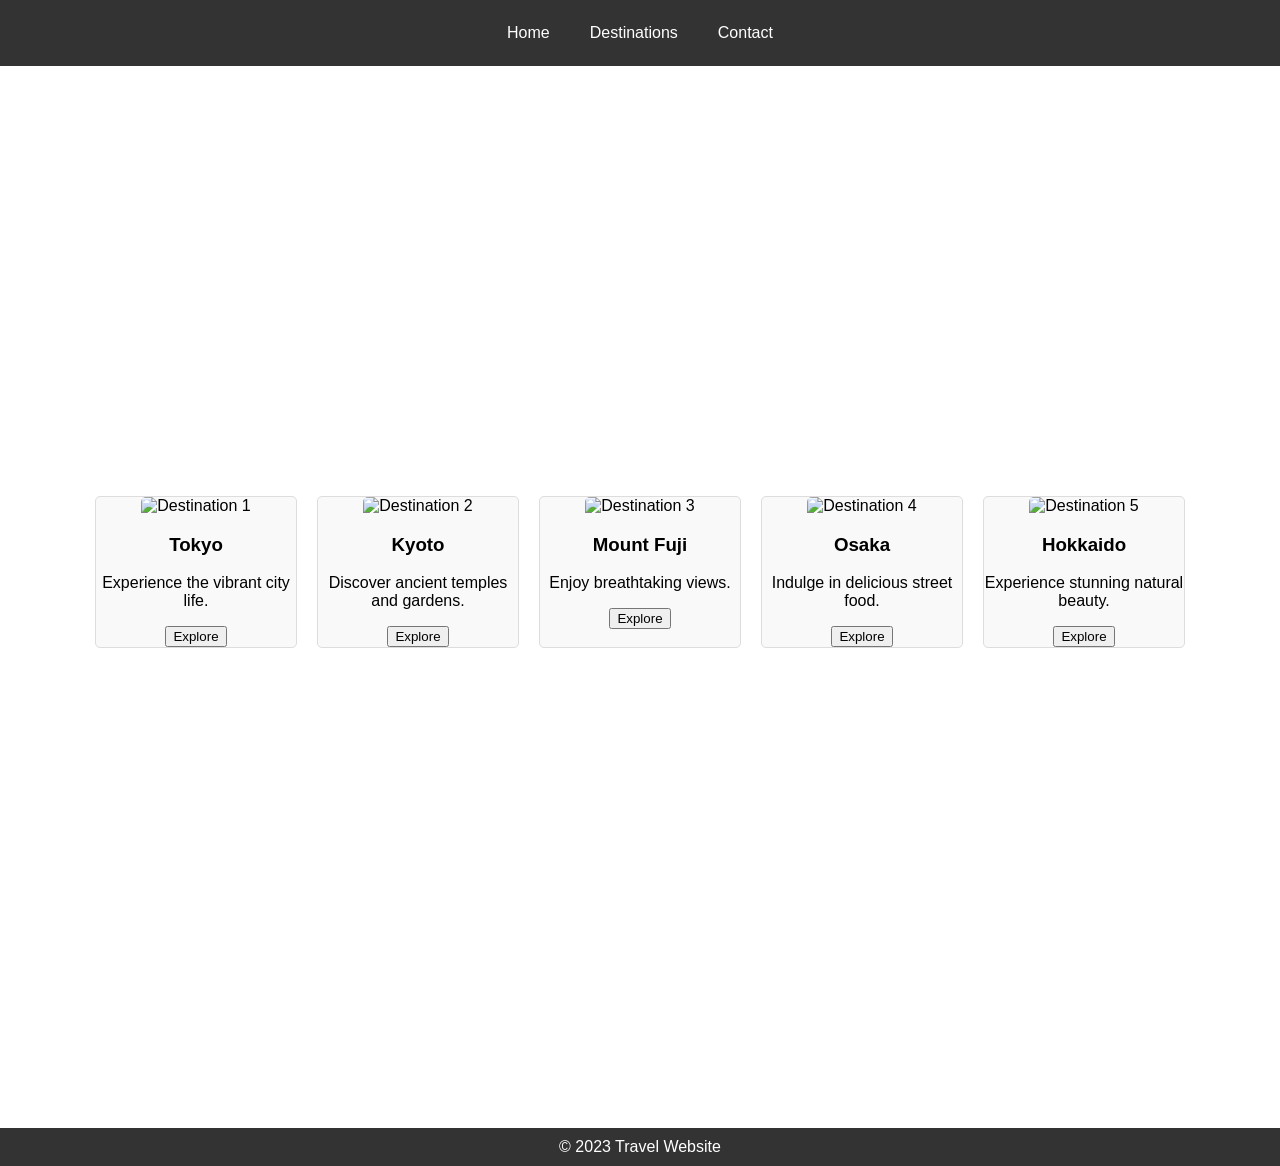
==== ICT ARIES/travel-website/index.html @ 9bd4080f "v1" ====
<!DOCTYPE html>
<html lang="en">
<head>
    <meta charset="UTF-8">
    <meta name="viewport" content="width=device-width, initial-scale=1.0">
    <title>Travel Website</title>
    <style>
        body {
            font-family: Arial, sans-serif;
            margin: 0;
            padding: 0;
            display: flex;
            flex-direction: column;
            align-items: center;
        }
        nav {
            background-color: #333;
            width: 100%;
            padding: 10px;
            display: flex;
            justify-content: center;
        }
        nav a {
            color: white;
            padding: 14px 20px;
            text-decoration: none;
            text-align: center;
        }
        nav a:hover {
            background-color: #575757;
        }
        .hero {
            background-image: url('images/hero.jpg');
            height: 400px;
            background-size: cover;
            display: flex;
            align-items: center;
            justify-content: center;
            color: white;
            font-size: 2em;
            animation: fadeIn 2s;
        }
        @keyframes fadeIn {
            from { opacity: 0; }
            to { opacity: 1; }
        }
        .destination-cards {
            display: flex;
            flex-wrap: wrap;
            justify-content: center;
            margin: 20px;
        }
        .card {
            background-color: #f9f9f9;
            border: 1px solid #ddd;
            border-radius: 5px;
            margin: 10px;
            width: 200px;
            text-align: center;
            transition: transform 0.2s;
        }
        .card:hover {
            transform: scale(1.05);
        }
        .card img {
            width: 100%;
            border-top-left-radius: 5px;
            border-top-right-radius: 5px;
        }
        footer {
            background-color: #333;
            color: white;
            text-align: center;
            padding: 10px;
            width: 100%;
        }
        @media (max-width: 600px) {
            .destination-cards {
                flex-direction: column;
                align-items: center;
            }
        }
    </style>
</head>
<body>
    <nav>
        <a href="#home">Home</a>
        <a href="#destinations">Destinations</a>
        <a href="contact.html">Contact</a>
    </nav>
    <div class="hero">
        Welcome to Your Dream Travel
    </div>
    <div class="destination-cards" id="destinations">
        <div class="card">
            <img src="https://media.digitalnomads.world/wp-content/uploads/2021/02/20120635/tokyo-for-digital-nomads.jpg" alt="Destination 1">
            <h3>Tokyo</h3>
            <p>Experience the vibrant city life.</p>
            <button>Explore</button>
        </div>
        <div class="card">
            <img src="https://images.squarespace-cdn.com/content/v1/5db2c1c870cf53160ba6a917/1575677318448-Y2P5TT0GG32FPYLBXK3X/79.jpg" alt="Destination 2">
            <h3>Kyoto</h3>
            <p>Discover ancient temples and gardens.</p>
            <button>Explore</button>
        </div>
        <div class="card">
            <img src="https://media.digitalnomads.world/wp-content/uploads/2021/02/20120635/mount-fuji-for-digital-nomads.jpg" alt="Destination 3">
            <h3>Mount Fuji</h3>
            <p>Enjoy breathtaking views.</p>
            <button>Explore</button>
        </div>
        <div class="card">
            <img src="https://media.digitalnomads.world/wp-content/uploads/2021/02/20120635/osaka-for-digital-nomads.jpg" alt="Destination 4">
            <h3>Osaka</h3>
            <p>Indulge in delicious street food.</p>
            <button>Explore</button>
        </div>
        <div class="card">
            <img src="https://tampamagazines.com/wp-content/uploads/2025/03/Skiing-in-Hokkaido-scaled.jpg" alt="Destination 5">
            <h3>Hokkaido</h3>
            <p>Experience stunning natural beauty.</p>
            <button>Explore</button>
        </div>
    </div>
    <iframe src="https://www.google.com/maps/embed?pb=!1m18!1m12!1m3!1d3151.835434509123!2d144.9537353153165!3d-37.81627997975154!2m3!1f0!2f0!3f0!3m2!1i1024!2i768!4f13.1!3m3!1m2!1s0x6ad642af0f11b1f3%3A0x5045675218ceed0!2sMelbourne%20Australia!5e0!3m2!1sen!2sus!4v1616161616161!5m2!1sen!2sus" width="600" height="450" style="border:0;" allowfullscreen="" loading="lazy"></iframe>
    <footer>
        &copy; 2023 Travel Website
    </footer>
</body>
</html>
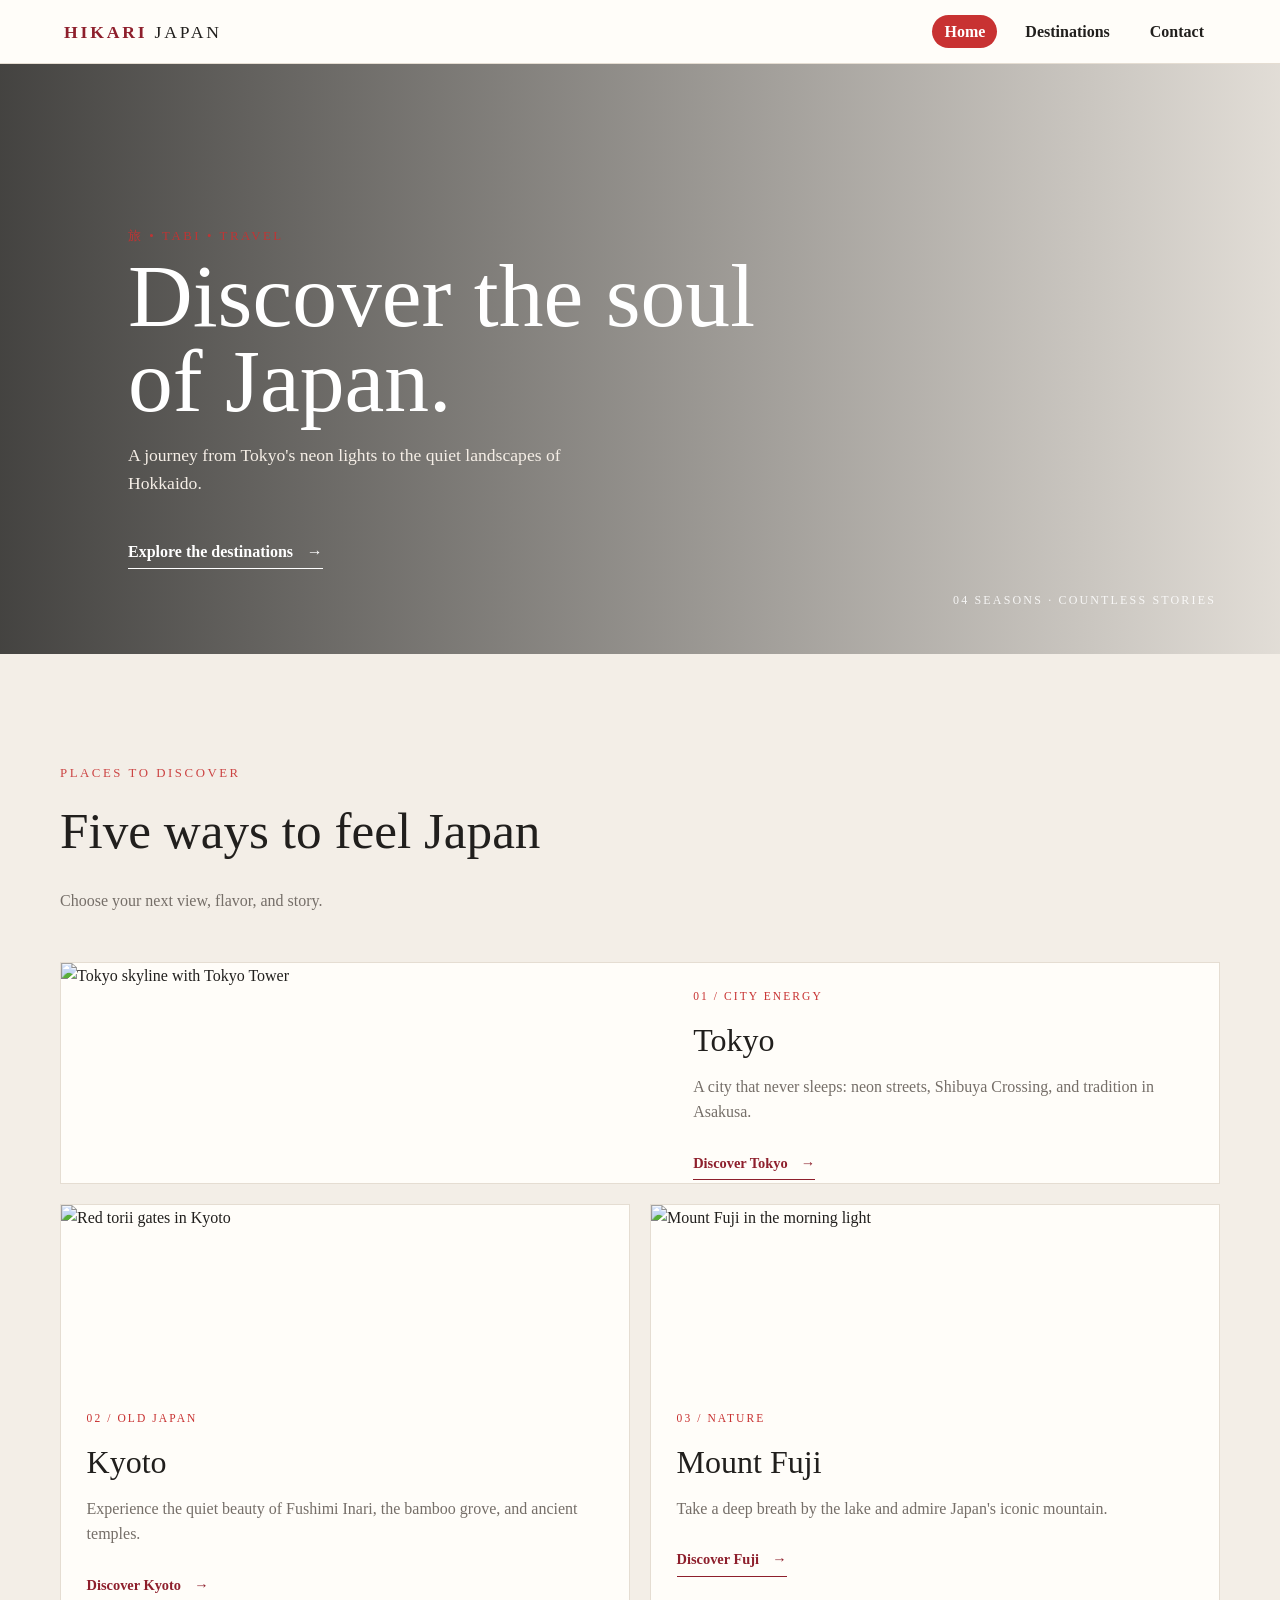
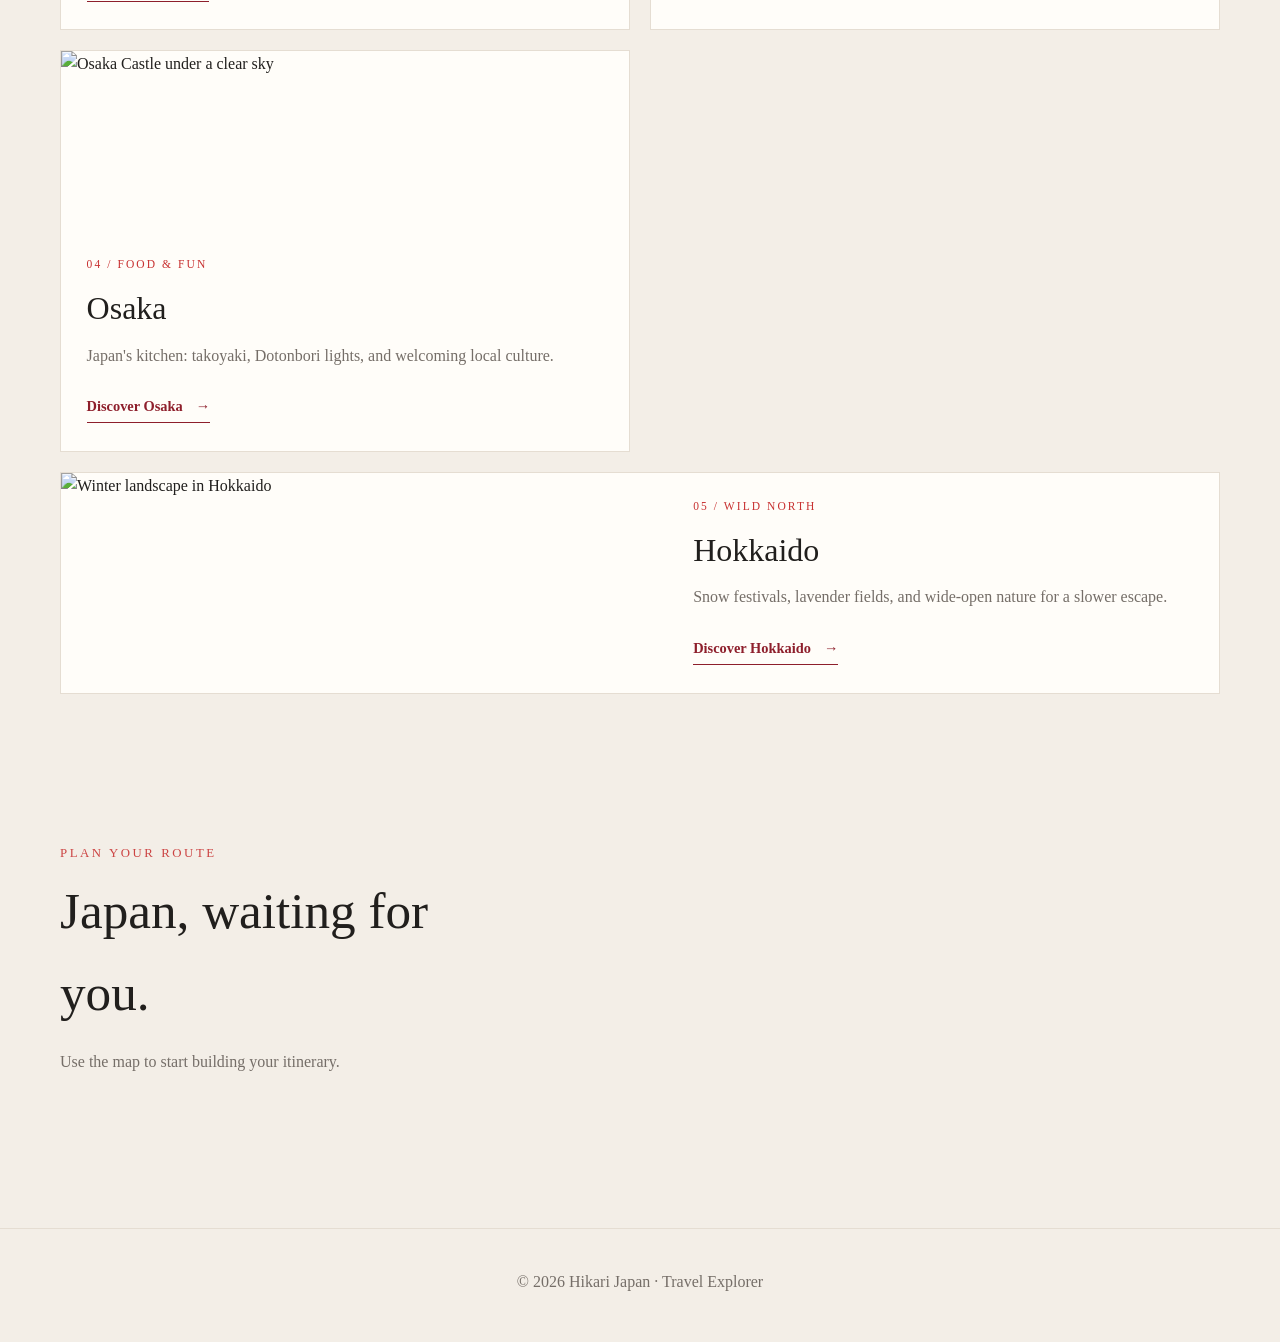
==== commit 94a0afc3: "v2" ====
--- a/ICT ARIES/travel-website/index.html
+++ b/ICT ARIES/travel-website/index.html
@@ -1,131 +1,69 @@
 <!DOCTYPE html>
-<html lang="en">
+<html lang="fil">
 <head>
     <meta charset="UTF-8">
     <meta name="viewport" content="width=device-width, initial-scale=1.0">
-    <title>Travel Website</title>
-    <style>
-        body {
-            font-family: Arial, sans-serif;
-            margin: 0;
-            padding: 0;
-            display: flex;
-            flex-direction: column;
-            align-items: center;
-        }
-        nav {
-            background-color: #333;
-            width: 100%;
-            padding: 10px;
-            display: flex;
-            justify-content: center;
-        }
-        nav a {
-            color: white;
-            padding: 14px 20px;
-            text-decoration: none;
-            text-align: center;
-        }
-        nav a:hover {
-            background-color: #575757;
-        }
-        .hero {
-            background-image: url('images/hero.jpg');
-            height: 400px;
-            background-size: cover;
-            display: flex;
-            align-items: center;
-            justify-content: center;
-            color: white;
-            font-size: 2em;
-            animation: fadeIn 2s;
-        }
-        @keyframes fadeIn {
-            from { opacity: 0; }
-            to { opacity: 1; }
-        }
-        .destination-cards {
-            display: flex;
-            flex-wrap: wrap;
-            justify-content: center;
-            margin: 20px;
-        }
-        .card {
-            background-color: #f9f9f9;
-            border: 1px solid #ddd;
-            border-radius: 5px;
-            margin: 10px;
-            width: 200px;
-            text-align: center;
-            transition: transform 0.2s;
-        }
-        .card:hover {
-            transform: scale(1.05);
-        }
-        .card img {
-            width: 100%;
-            border-top-left-radius: 5px;
-            border-top-right-radius: 5px;
-        }
-        footer {
-            background-color: #333;
-            color: white;
-            text-align: center;
-            padding: 10px;
-            width: 100%;
-        }
-        @media (max-width: 600px) {
-            .destination-cards {
-                flex-direction: column;
-                align-items: center;
-            }
-        }
-    </style>
+    <title>Hikari Japan | Travel Explorer</title>
+    <link rel="stylesheet" href="style.css">
 </head>
 <body>
-    <nav>
-        <a href="#home">Home</a>
-        <a href="#destinations">Destinations</a>
-        <a href="contact.html">Contact</a>
-    </nav>
-    <div class="hero">
-        Welcome to Your Dream Travel
-    </div>
-    <div class="destination-cards" id="destinations">
-        <div class="card">
-            <img src="https://media.digitalnomads.world/wp-content/uploads/2021/02/20120635/tokyo-for-digital-nomads.jpg" alt="Destination 1">
-            <h3>Tokyo</h3>
-            <p>Experience the vibrant city life.</p>
-            <button>Explore</button>
-        </div>
-        <div class="card">
-            <img src="https://images.squarespace-cdn.com/content/v1/5db2c1c870cf53160ba6a917/1575677318448-Y2P5TT0GG32FPYLBXK3X/79.jpg" alt="Destination 2">
-            <h3>Kyoto</h3>
-            <p>Discover ancient temples and gardens.</p>
-            <button>Explore</button>
-        </div>
-        <div class="card">
-            <img src="https://media.digitalnomads.world/wp-content/uploads/2021/02/20120635/mount-fuji-for-digital-nomads.jpg" alt="Destination 3">
-            <h3>Mount Fuji</h3>
-            <p>Enjoy breathtaking views.</p>
-            <button>Explore</button>
-        </div>
-        <div class="card">
-            <img src="https://media.digitalnomads.world/wp-content/uploads/2021/02/20120635/osaka-for-digital-nomads.jpg" alt="Destination 4">
-            <h3>Osaka</h3>
-            <p>Indulge in delicious street food.</p>
-            <button>Explore</button>
-        </div>
-        <div class="card">
-            <img src="https://tampamagazines.com/wp-content/uploads/2025/03/Skiing-in-Hokkaido-scaled.jpg" alt="Destination 5">
-            <h3>Hokkaido</h3>
-            <p>Experience stunning natural beauty.</p>
-            <button>Explore</button>
-        </div>
-    </div>
-    <iframe src="https://www.google.com/maps/embed?pb=!1m18!1m12!1m3!1d3151.835434509123!2d144.9537353153165!3d-37.81627997975154!2m3!1f0!2f0!3f0!3m2!1i1024!2i768!4f13.1!3m3!1m2!1s0x6ad642af0f11b1f3%3A0x5045675218ceed0!2sMelbourne%20Australia!5e0!3m2!1sen!2sus!4v1616161616161!5m2!1sen!2sus" width="600" height="450" style="border:0;" allowfullscreen="" loading="lazy"></iframe>
-    <footer>
-        &copy; 2023 Travel Website
-    </footer>
+    <header class="site-header">
+        <a class="brand" href="#home">HIKARI <span>JAPAN</span></a>
+        <nav aria-label="Primary navigation">
+            <ul class="nav-list">
+                <li><a href="#home" aria-current="page">Home</a></li>
+                <li><a href="#destinations">Destinations</a></li>
+                <li><a href="contact.html">Contact</a></li>
+            </ul>
+        </nav>
+    </header>
+
+    <main>
+        <section class="japan-hero" id="home">
+            <div class="hero-content">
+                <p class="eyebrow">旅 • Tabi • Travel</p>
+                <h1>Discover the soul of Japan.</h1>
+                <p>A journey from Tokyo's neon lights to the quiet landscapes of Hokkaido.</p>
+                <a class="hero-link" href="#destinations">Explore the destinations <span aria-hidden="true">&#8594;</span></a>
+            </div>
+            <p class="hero-note">04 seasons · countless stories</p>
+        </section>
+
+        <section class="intro" aria-labelledby="destinations-title">
+            <p class="eyebrow">Places to discover</p>
+            <h2 id="destinations-title">Five ways to feel Japan</h2>
+            <p>Choose your next view, flavor, and story.</p>
+        </section>
+
+        <section class="destination-grid" id="destinations">
+            <article class="destination-card destination-card--wide">
+                <img src="https://images.unsplash.com/photo-1540959733332-eab4deabeeaf?auto=format&fit=crop&w=1200&q=85" alt="Tokyo skyline with Tokyo Tower" loading="lazy">
+                <div class="card-content"><p class="card-number">01 / CITY ENERGY</p><h3>Tokyo</h3><p>A city that never sleeps: neon streets, Shibuya Crossing, and tradition in Asakusa.</p><a href="https://www.gotokyo.org/en/" target="_blank" rel="noopener">Discover Tokyo <span aria-hidden="true">&#8594;</span></a></div>
+            </article>
+            <article class="destination-card">
+                <img src="https://images.unsplash.com/photo-1493976040374-85c8e12f0c0e?auto=format&fit=crop&w=900&q=85" alt="Red torii gates in Kyoto" loading="lazy">
+                <div class="card-content"><p class="card-number">02 / OLD JAPAN</p><h3>Kyoto</h3><p>Experience the quiet beauty of Fushimi Inari, the bamboo grove, and ancient temples.</p><a href="https://kyoto.travel/en/" target="_blank" rel="noopener">Discover Kyoto <span aria-hidden="true">&#8594;</span></a></div>
+            </article>
+            <article class="destination-card">
+                <img src="https://images.unsplash.com/photo-1490806843957-31f4c9a91c65?auto=format&fit=crop&w=900&q=85" alt="Mount Fuji in the morning light" loading="lazy">
+                <div class="card-content"><p class="card-number">03 / NATURE</p><h3>Mount Fuji</h3><p>Take a deep breath by the lake and admire Japan's iconic mountain.</p><a href="https://www.japan.travel/en/fuji-guide/" target="_blank" rel="noopener">Discover Fuji <span aria-hidden="true">&#8594;</span></a></div>
+            </article>
+            <article class="destination-card">
+                <img src="https://images.unsplash.com/photo-1590559899731-a382839e5549?auto=format&fit=crop&w=900&q=85" alt="Osaka Castle under a clear sky" loading="lazy">
+                <div class="card-content"><p class="card-number">04 / FOOD & FUN</p><h3>Osaka</h3><p>Japan's kitchen: takoyaki, Dotonbori lights, and welcoming local culture.</p><a href="https://osaka-info.jp/en/" target="_blank" rel="noopener">Discover Osaka <span aria-hidden="true">&#8594;</span></a></div>
+            </article>
+            <article class="destination-card destination-card--wide">
+                <img src="https://images.unsplash.com/photo-1480796927426-f609979314bd?auto=format&fit=crop&w=1200&q=85" alt="Winter landscape in Hokkaido" loading="lazy">
+                <div class="card-content"><p class="card-number">05 / WILD NORTH</p><h3>Hokkaido</h3><p>Snow festivals, lavender fields, and wide-open nature for a slower escape.</p><a href="https://www.visit-hokkaido.jp/en/" target="_blank" rel="noopener">Discover Hokkaido <span aria-hidden="true">&#8594;</span></a></div>
+            </article>
+        </section>
+
+        <section class="map-section" aria-labelledby="map-title">
+            <div><p class="eyebrow">Plan your route</p><h2 id="map-title">Japan, waiting for you.</h2><p>Use the map to start building your itinerary.</p></div>
+            <iframe src="https://www.google.com/maps?q=Japan&output=embed" title="Map of Japan" loading="lazy" allowfullscreen></iframe>
+        </section>
+    </main>
+
+    <footer class="site-footer"><p>&copy; 2026 Hikari Japan · Travel Explorer</p></footer>
 </body>
 </html>
--- a/ICT ARIES/travel-website/style.css
+++ b/ICT ARIES/travel-website/style.css
@@ -0,0 +1,352 @@
+:root {
+    --primary: #c83232;
+    --primary-dark: #8e1f2c;
+    --text: #211f1d;
+    --surface: #fffdf9;
+    --border: #e5ddd2;
+    --bg: #f3eee7;
+    --ink-soft: #756e68;
+}
+
+* {
+    box-sizing: border-box;
+}
+
+body {
+    margin: 0;
+    font-family: Georgia, 'Times New Roman', serif;
+    color: var(--text);
+    background: var(--bg);
+    line-height: 1.6;
+}
+
+.site-header {
+    display: flex;
+    justify-content: space-between;
+    align-items: center;
+    padding: 1.1rem max(1.25rem, 5vw);
+    background: #fffdf9;
+    border-bottom: 1px solid var(--border);
+    position: relative;
+    z-index: 2;
+}
+
+.brand {
+    font-size: 1.1rem;
+    letter-spacing: 0.16em;
+    font-weight: 700;
+    color: var(--primary-dark);
+    text-decoration: none;
+}
+
+.brand span {
+    color: var(--text);
+    font-weight: 400;
+}
+
+.nav-list {
+    list-style: none;
+    display: flex;
+    gap: 1rem;
+    margin: 0;
+    padding: 0;
+}
+
+.nav-list a {
+    text-decoration: none;
+    color: var(--text);
+    font-weight: 600;
+    padding: 0.5rem 0.75rem;
+    border-radius: 999px;
+    transition: background 0.2s ease, color 0.2s ease;
+}
+
+.nav-list a:hover,
+.nav-list a[aria-current="page"] {
+    background: var(--primary);
+    color: #fff;
+}
+
+.page {
+    width: min(1120px, calc(100% - 2rem));
+    margin: 0 auto;
+    padding: 2rem 0 3rem;
+}
+
+.japan-hero {
+    min-height: 590px;
+    background: linear-gradient(90deg, rgba(19, 19, 18, 0.78), rgba(19, 19, 18, 0.08)), url('https://images.unsplash.com/photo-1528360983277-13d401cdc186?auto=format&fit=crop&w=1800&q=90') center/cover;
+    color: #fff;
+    padding: 7rem max(1.25rem, 10vw) 3rem;
+    display: flex;
+    align-items: center;
+    position: relative;
+    overflow: hidden;
+}
+
+.hero-content {
+    max-width: 630px;
+    animation: rise 0.8s ease-out both;
+}
+
+.japan-hero h1 {
+    margin: 0 0 1rem;
+    font-size: clamp(3rem, 7vw, 6.8rem);
+    line-height: 0.95;
+    font-weight: 400;
+    max-width: 700px;
+}
+
+.japan-hero .hero-content > p:not(.eyebrow) {
+    color: #f5eee6;
+    font-size: 1.1rem;
+    max-width: 490px;
+}
+
+.hero-link, .card-content a {
+    color: inherit;
+    font-weight: 700;
+    text-decoration: none;
+    border-bottom: 1px solid currentColor;
+    padding-bottom: 0.25rem;
+}
+
+.hero-link {
+    display: inline-block;
+    margin-top: 1.5rem;
+}
+
+.hero-link span, .card-content a span {
+    margin-left: 0.6rem;
+}
+
+.hero-note {
+    position: absolute;
+    right: max(1.25rem, 5vw);
+    bottom: 2rem;
+    font-size: 0.75rem;
+    letter-spacing: 0.18em;
+    text-transform: uppercase;
+    opacity: 0.85;
+}
+
+@keyframes rise {
+    from { opacity: 0; transform: translateY(18px); }
+    to { opacity: 1; transform: translateY(0); }
+}
+
+.intro, .destination-grid, .map-section {
+    width: min(1160px, calc(100% - 2.5rem));
+    margin-left: auto;
+    margin-right: auto;
+}
+
+.intro {
+    padding: 6rem 0 2rem;
+}
+
+.intro h2, .map-section h2 {
+    font-size: clamp(2rem, 4vw, 3.6rem);
+    font-weight: 400;
+    margin: 0.2rem 0;
+}
+
+.intro > p:last-child, .map-section p:last-child {
+    color: var(--ink-soft);
+}
+
+.destination-grid {
+    display: grid;
+    grid-template-columns: repeat(2, 1fr);
+    gap: 1.25rem;
+}
+
+.destination-card {
+    background: var(--surface);
+    border: 1px solid var(--border);
+    display: grid;
+    grid-template-rows: 180px 1fr;
+    overflow: hidden;
+    transition: transform 0.25s ease, box-shadow 0.25s ease;
+}
+
+.destination-card:hover {
+    transform: translateY(-5px);
+    box-shadow: 0 14px 30px rgba(68, 43, 29, 0.12);
+}
+
+.destination-card--wide {
+    grid-column: span 2;
+    grid-template-columns: 1.1fr 1fr;
+    grid-template-rows: 220px;
+}
+
+.destination-card img {
+    width: 100%;
+    height: 100%;
+    object-fit: cover;
+}
+
+.card-content { padding: 1.5rem 1.6rem 1.7rem; }
+.card-number, .eyebrow {
+    color: var(--primary);
+    font-size: 0.72rem;
+    letter-spacing: 0.18em;
+    text-transform: uppercase;
+}
+.card-number { margin: 0 0 0.6rem; }
+.card-content h3 { font-size: 2rem; font-weight: 400; margin: 0 0 0.5rem; }
+.card-content p:not(.card-number) { color: var(--ink-soft); margin-top: 0; }
+.card-content a { color: var(--primary-dark); display: inline-block; margin-top: 0.7rem; font-size: 0.9rem; }
+
+.map-section {
+    display: grid;
+    grid-template-columns: 0.8fr 1.2fr;
+    gap: 2rem;
+    align-items: center;
+    padding: 7rem 0;
+}
+
+.map-section iframe { width: 100%; height: 310px; border: 0; filter: saturate(0.7); }
+
+/* Shared contact-page hero keeps the existing contact content compatible. */
+.hero {
+    color: #fff;
+    background: var(--primary-dark);
+    padding: 3rem max(1.25rem, 5vw);
+    margin-bottom: 2rem;
+}
+
+.eyebrow {
+    text-transform: uppercase;
+    letter-spacing: 0.2em;
+    font-size: 0.8rem;
+    margin-bottom: 0.4rem;
+    opacity: 0.9;
+}
+
+.hero h1 {
+    margin: 0 0 0.5rem;
+    font-size: clamp(2rem, 4vw, 3.4rem);
+    font-weight: 400;
+}
+
+.hero p {
+    margin: 0;
+    max-width: 650px;
+}
+
+.contact-section {
+    display: flex;
+    justify-content: center;
+}
+
+.contact-card {
+    display: grid;
+    grid-template-columns: 1fr 1.1fr;
+    gap: 2rem;
+    width: 100%;
+    background: var(--surface);
+    padding: 2rem;
+    border-radius: 24px;
+    box-shadow: 0 12px 35px rgba(0, 0, 0, 0.08);
+}
+
+.contact-info h2 {
+    margin-top: 0;
+    color: var(--primary-dark);
+}
+
+.contact-info ul {
+    padding-left: 1.2rem;
+}
+
+.contact-form {
+    display: grid;
+    gap: 1rem;
+}
+
+.form-group {
+    display: flex;
+    flex-direction: column;
+    gap: 0.4rem;
+}
+
+label {
+    font-weight: 600;
+}
+
+input,
+textarea {
+    width: 100%;
+    padding: 0.9rem 1rem;
+    border: 1px solid var(--border);
+    border-radius: 12px;
+    font: inherit;
+    transition: border-color 0.2s ease, box-shadow 0.2s ease;
+}
+
+input:focus,
+textarea:focus {
+    outline: none;
+    border-color: var(--primary);
+    box-shadow: 0 0 0 3px rgba(29, 78, 216, 0.15);
+}
+
+button {
+    border: none;
+    padding: 0.95rem 1.1rem;
+    border-radius: 999px;
+    background: var(--primary);
+    color: #fff;
+    font-weight: 700;
+    cursor: pointer;
+    transition: transform 0.2s ease, background 0.2s ease;
+}
+
+button:hover {
+    background: var(--primary-dark);
+    transform: translateY(-1px);
+}
+
+.site-footer {
+    text-align: center;
+    padding: 1.5rem 1rem 2rem;
+    color: var(--ink-soft);
+    border-top: 1px solid var(--border);
+}
+
+@media (max-width: 768px) {
+    .site-header {
+        flex-direction: column;
+        gap: 0.75rem;
+    }
+
+    .contact-card {
+        grid-template-columns: 1fr;
+        padding: 1.5rem;
+    }
+
+    .destination-grid, .map-section { grid-template-columns: 1fr; }
+    .destination-card--wide { grid-column: auto; grid-template-columns: 1fr; grid-template-rows: 180px 1fr; }
+    .map-section { padding: 4rem 0; }
+}
+
+@media (max-width: 480px) {
+    .page {
+        width: min(100% - 1.25rem, 1120px);
+        padding-top: 1rem;
+    }
+
+    .hero, .japan-hero {
+        padding: 2rem 1rem;
+    }
+
+    .japan-hero { min-height: 520px; }
+    .hero-note { display: none; }
+
+    .nav-list {
+        flex-wrap: wrap;
+        justify-content: center;
+    }
+}
